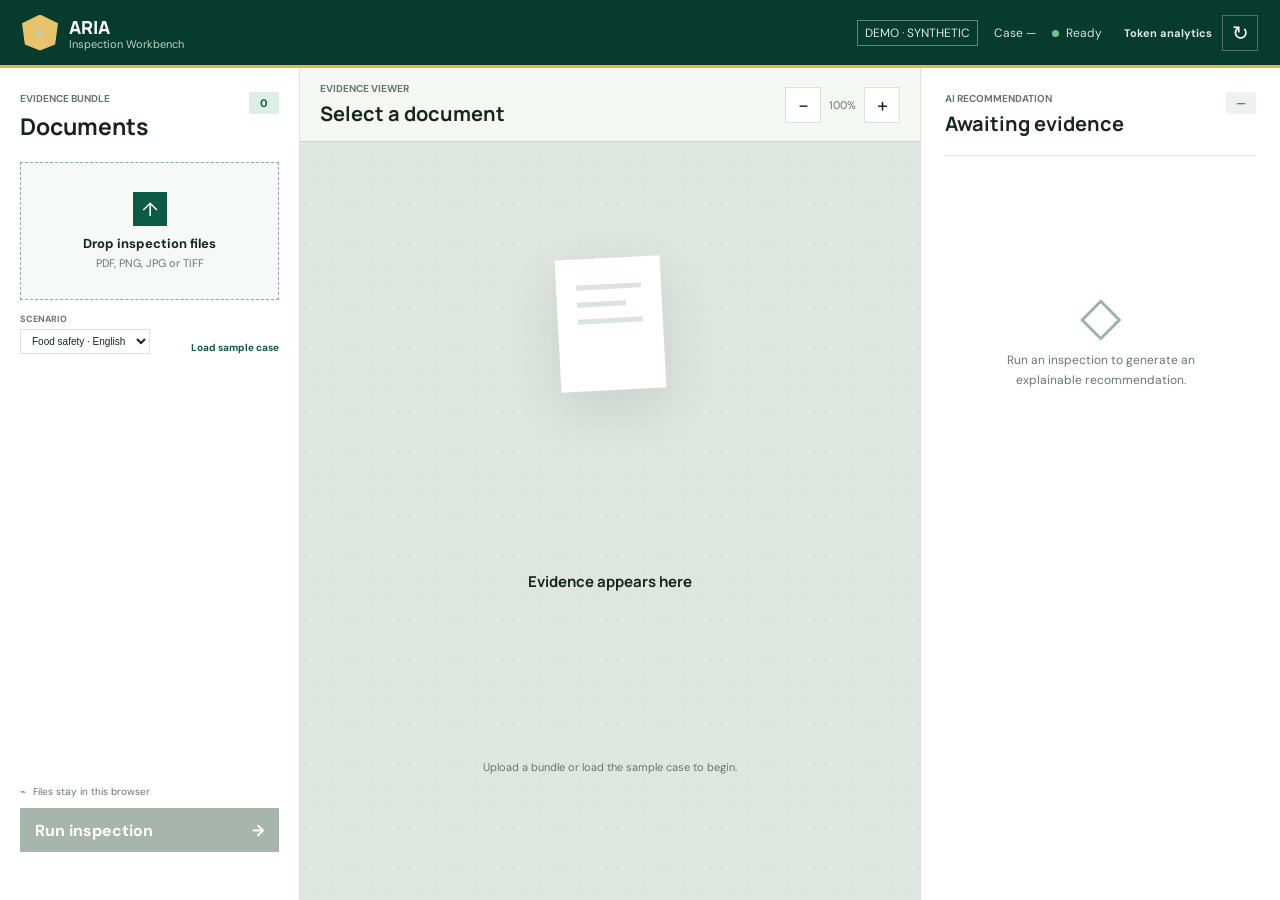
==== reference-implementations/food-inspection/ui/index.html @ 3ea1a649 "Clarify synthetic demo mode" ====
<!doctype html>
<html lang="en">
<head>
  <meta charset="utf-8">
  <meta name="viewport" content="width=device-width, initial-scale=1">
  <meta name="description" content="Interactive ARIA food inspection demonstration">
  <title>ARIA Inspection Workbench</title>
  <link rel="preconnect" href="https://fonts.googleapis.com">
  <link rel="preconnect" href="https://fonts.gstatic.com" crossorigin>
  <link href="https://fonts.googleapis.com/css2?family=DM+Sans:wght@400;500;600;700&amp;family=Manrope:wght@600;700;800&amp;display=swap" rel="stylesheet">
  <link rel="stylesheet" href="styles.css">
</head>
<body>
  <header class="app-header">
    <div class="brand-lockup">
      <span class="brand-mark" aria-hidden="true">A</span>
      <div>
        <strong>ARIA</strong>
        <span>Inspection Workbench</span>
      </div>
    </div>
    <div class="case-meta">
      <span class="environment">DEMO · SYNTHETIC</span>
      <span id="caseId">Case —</span>
      <span id="caseStatus" class="status-dot">Ready</span>
    </div>
    <div class="header-actions">
      <a class="header-link" href="tokens.html">Token analytics</a>
      <button id="resetButton" class="icon-button" type="button" title="Reset case" aria-label="Reset case">↻</button>
    </div>
  </header>

  <main class="workbench">
    <aside class="intake-panel" aria-labelledby="documentsHeading">
      <div class="panel-heading">
        <div>
          <span class="eyebrow">Evidence bundle</span>
          <h1 id="documentsHeading">Documents</h1>
        </div>
        <span id="documentCount" class="count-badge">0</span>
      </div>

      <label id="dropZone" class="drop-zone" for="fileInput">
        <span class="upload-symbol" aria-hidden="true">↑</span>
        <strong>Drop inspection files</strong>
        <span>PDF, PNG, JPG or TIFF</span>
        <input id="fileInput" type="file" accept=".pdf,.png,.jpg,.jpeg,.tif,.tiff" multiple>
      </label>

      <div class="demo-row">
        <label class="scenario-picker" for="scenarioSelect">Scenario
          <select id="scenarioSelect" aria-label="Demo scenario"></select>
        </label>
        <button id="sampleButton" class="text-button" type="button">Load sample case</button>
      </div>

      <div id="documentList" class="document-list" aria-live="polite"></div>

      <div class="intake-footer">
        <div class="privacy-note">
          <span aria-hidden="true">⌁</span>
          <span>Files stay in this browser</span>
        </div>
        <button id="analyzeButton" class="primary-button" type="button" disabled>
          <span>Run inspection</span>
          <span aria-hidden="true">→</span>
        </button>
      </div>
    </aside>

    <section class="document-stage" aria-labelledby="viewerHeading">
      <div class="viewer-toolbar">
        <div>
          <span class="eyebrow">Evidence viewer</span>
          <h2 id="viewerHeading">Select a document</h2>
        </div>
        <div class="viewer-actions" aria-label="Viewer controls">
          <button id="zoomOut" class="icon-button" type="button" title="Zoom out" aria-label="Zoom out">−</button>
          <span id="zoomLabel">100%</span>
          <button id="zoomIn" class="icon-button" type="button" title="Zoom in" aria-label="Zoom in">+</button>
        </div>
      </div>

      <div id="viewer" class="viewer-empty">
        <div class="empty-visual" aria-hidden="true">
          <span></span><span></span><span></span>
        </div>
        <h3>Evidence appears here</h3>
        <p>Upload a bundle or load the sample case to begin.</p>
      </div>

      <div id="processingStrip" class="processing-strip" hidden>
        <div class="processing-copy">
          <span id="processingLabel">Preparing evidence</span>
          <strong id="processingDetail">Validating bundle integrity</strong>
        </div>
        <div class="progress-track"><span id="progressBar"></span></div>
        <span id="progressPercent">0%</span>
      </div>
    </section>

    <aside class="decision-panel" aria-labelledby="recommendationHeading">
      <div class="panel-heading decision-heading">
        <div>
          <span class="eyebrow">AI recommendation</span>
          <h2 id="recommendationHeading">Awaiting evidence</h2>
        </div>
        <span id="riskBadge" class="risk-badge neutral">—</span>
      </div>

      <div id="decisionEmpty" class="decision-empty">
        <div class="decision-glyph" aria-hidden="true">◇</div>
        <p>Run an inspection to generate an explainable recommendation.</p>
      </div>

      <div id="decisionContent" hidden>
        <section class="verdict-block">
          <span class="label">Recommendation</span>
          <div class="verdict-line">
            <span id="verdictIcon" class="verdict-icon" aria-hidden="true">!</span>
            <strong id="verdictText">Hold for review</strong>
          </div>
          <p id="verdictSummary"></p>
        </section>

        <section class="confidence-block">
          <div class="metric-row"><span>Confidence</span><strong id="confidenceValue">—</strong></div>
          <div class="confidence-track"><span id="confidenceBar"></span></div>
        </section>

        <section class="findings-section">
          <div class="section-title">
            <h3>Key findings</h3>
            <span id="findingCount">0</span>
          </div>
          <div id="findingsList" class="findings-list"></div>
        </section>

        <section class="comparisons-section">
          <div class="section-title">
            <h3>Cross-document checks</h3>
            <span id="comparisonCount">0</span>
          </div>
          <div id="comparisonList" class="findings-list"></div>
        </section>

        <section class="trace-section">
          <h3>Decision trace</h3>
          <ol id="traceList" class="trace-list"></ol>
        </section>

        <div class="human-review-note">
          <span aria-hidden="true">◎</span>
          <p><strong>Inspector remains in control.</strong> This recommendation does not finalize the case.</p>
        </div>
      </div>
    </aside>
  </main>

  <script src="config.js"></script>
  <script src="app.js"></script>
</body>
</html>
---- reference-implementations/food-inspection/ui/styles.css ----
:root {
  --ink: #182420;
  --muted: #68756f;
  --line: #dbe2de;
  --surface: #ffffff;
  --canvas: #edf1ee;
  --pine: #0c5b45;
  --pine-dark: #073b2d;
  --mint: #dcefe7;
  --amber: #c78319;
  --amber-soft: #fff1d8;
  --red: #a43d35;
  --red-soft: #f9e5e2;
  --blue: #2f6492;
  --shadow: 0 18px 50px rgba(22, 42, 33, 0.10);
}

* { box-sizing: border-box; }
[hidden] { display: none !important; }
html, body { min-height: 100%; }
body {
  margin: 0;
  color: var(--ink);
  background: var(--canvas);
  font-family: "DM Sans", sans-serif;
  letter-spacing: 0;
}
button, input { font: inherit; }
button { cursor: pointer; }

.app-header {
  height: 68px;
  display: grid; grid-template-columns: 1fr auto auto;
  align-items: center;
  gap: 22px;
  padding: 0 22px;
  color: white;
  background: var(--pine-dark);
  border-bottom: 3px solid #e2b34f;
}
.brand-lockup { display: flex; align-items: center; gap: 11px; }
.brand-mark {
  width: 36px; height: 36px; display: grid; place-items: center;
  color: var(--pine-dark); background: #e7c46c; font: 800 20px/1 "Manrope";
  clip-path: polygon(50% 0, 100% 24%, 92% 83%, 50% 100%, 8% 83%, 0 24%);
}
.brand-lockup div { display: flex; flex-direction: column; line-height: 1.05; }
.brand-lockup strong { font: 800 18px "Manrope"; }
.brand-lockup span { color: #bdd2c9; font-size: 11px; }
.case-meta { display: flex; align-items: center; gap: 16px; color: #d6e2dd; font-size: 12px; }
.environment { padding: 4px 7px; border: 1px solid #638578; color: #dce9e3; }
.status-dot::before { content: ""; display: inline-block; width: 7px; height: 7px; margin-right: 7px; border-radius: 50%; background: #68c495; }
.icon-button {
  width: 36px; height: 36px; border: 1px solid var(--line); background: transparent;
  color: inherit; font-size: 20px; display: grid; place-items: center;
}
.app-header .icon-button { border-color: #4b7465; }
.header-actions { display: flex; align-items: center; gap: 10px; }
.header-link { color: #dce9e3; font-size: 11px; font-weight: 700; text-decoration: none; }
.header-link:hover { color: #e7c46c; }

.workbench {
  height: calc(100vh - 68px);
  display: grid;
  grid-template-columns: minmax(250px, 300px) minmax(360px, 1fr) minmax(300px, 360px);
  overflow: hidden;
}
.intake-panel, .decision-panel { background: var(--surface); overflow-y: auto; }
.intake-panel { display: flex; flex-direction: column; padding: 24px 20px; border-right: 1px solid var(--line); }
.decision-panel { padding: 24px; border-left: 1px solid var(--line); }
.panel-heading { display: flex; justify-content: space-between; align-items: flex-start; margin-bottom: 20px; }
.eyebrow { display: block; margin-bottom: 5px; color: var(--muted); font-size: 10px; font-weight: 700; text-transform: uppercase; }
h1, h2, h3, p { margin-top: 0; }
h1, h2 { margin-bottom: 0; font-family: "Manrope", sans-serif; letter-spacing: 0; }
h1 { font-size: 23px; }
h2 { font-size: 20px; }
h3 { font-size: 13px; }
.count-badge, .risk-badge { min-width: 30px; padding: 4px 8px; text-align: center; font-size: 11px; font-weight: 700; }
.count-badge { color: var(--pine); background: var(--mint); }

.drop-zone {
  min-height: 138px; display: flex; flex-direction: column; align-items: center; justify-content: center;
  border: 1px dashed #91a89e; background: #f6f9f7; transition: 160ms ease;
}
.drop-zone:hover, .drop-zone.dragging { border-color: var(--pine); background: var(--mint); }
.drop-zone input { position: absolute; opacity: 0; pointer-events: none; }
.upload-symbol { width: 34px; height: 34px; display: grid; place-items: center; margin-bottom: 9px; color: white; background: var(--pine); font-size: 19px; }
.drop-zone strong { font-size: 13px; }
.drop-zone span:last-of-type { margin-top: 4px; color: var(--muted); font-size: 11px; }
.demo-row { display: flex; align-items: end; justify-content: space-between; gap: 10px; margin: 13px 0 18px; color: var(--muted); font-size: 10px; }
.scenario-picker { display: grid; gap: 4px; color: var(--muted); font-size: 9px; font-weight: 700; text-transform: uppercase; }
.scenario-picker select { max-width: 142px; padding: 5px 7px; border: 1px solid var(--line); color: var(--ink); background: white; font-size: 10px; text-transform: none; }
.text-button { padding: 0; border: 0; color: var(--pine); background: none; font-weight: 700; }

.document-list { display: flex; flex-direction: column; gap: 8px; flex: 1; }
.document-row {
  display: grid; grid-template-columns: 36px 1fr 24px; align-items: center; gap: 10px;
  min-height: 58px; padding: 8px; border: 1px solid var(--line); background: white; text-align: left;
}
.document-row.active { border-color: var(--pine); box-shadow: inset 3px 0 var(--pine); }
.document-select { display: contents; border: 0; background: none; color: inherit; text-align: left; }
.document-select > span:nth-child(2) { min-width: 0; }
.file-icon { width: 34px; height: 40px; display: grid; place-items: center; color: var(--blue); background: #e8f0f7; font-size: 10px; font-weight: 800; }
.document-row strong, .document-row small { display: block; overflow: hidden; text-overflow: ellipsis; white-space: nowrap; }
.document-row strong { font-size: 11px; }
.document-row small { margin-top: 4px; color: var(--muted); font-size: 9px; }
.remove-file { border: 0; background: none; color: #87938e; font-size: 17px; }
.intake-footer { position: sticky; bottom: -24px; padding: 16px 0 24px; background: white; }
.privacy-note { display: flex; gap: 7px; align-items: center; margin-bottom: 10px; color: var(--muted); font-size: 10px; }
.primary-button {
  width: 100%; min-height: 44px; display: flex; align-items: center; justify-content: space-between;
  padding: 0 15px; border: 0; color: white; background: var(--pine); font-weight: 700;
}
.primary-button:disabled { cursor: not-allowed; background: #a8b5af; }

.document-stage { min-width: 0; display: flex; flex-direction: column; background-color: #dfe5e1; background-image: radial-gradient(#bdc8c2 0.7px, transparent 0.7px); background-size: 13px 13px; }
.viewer-toolbar { min-height: 70px; display: flex; justify-content: space-between; align-items: center; padding: 14px 20px; border-bottom: 1px solid #cbd4cf; background: rgba(247, 249, 247, 0.94); }
.viewer-actions { display: flex; align-items: center; gap: 8px; color: var(--muted); font-size: 11px; }
.viewer-actions .icon-button { background: white; color: var(--ink); }
#viewer { flex: 1; min-height: 0; overflow: auto; display: grid; place-items: center; padding: 34px; }
.viewer-empty { text-align: center; color: var(--muted); }
.viewer-empty h3 { margin: 18px 0 5px; color: var(--ink); font: 700 15px "Manrope"; }
.viewer-empty p { font-size: 11px; }
.empty-visual { width: 105px; height: 132px; padding: 26px 20px; margin: auto; background: white; box-shadow: var(--shadow); transform: rotate(-3deg); }
.empty-visual span { display: block; height: 5px; margin-bottom: 12px; background: #dbe3df; }
.empty-visual span:nth-child(2) { width: 75%; }
.preview-image, .preview-frame, .sample-document { width: min(100%, 720px); min-height: 88%; background: white; box-shadow: var(--shadow); transform-origin: top center; }
.preview-image { height: auto; object-fit: contain; }
.preview-frame { height: 100%; border: 0; }
.sample-document { padding: 54px 62px; color: #28322e; font-family: Georgia, serif; }
.sample-document .doc-top { display: flex; justify-content: space-between; border-bottom: 2px solid #1f5d48; padding-bottom: 18px; margin-bottom: 28px; }
.sample-document .seal { width: 58px; height: 58px; display: grid; place-items: center; border: 3px double #1f5d48; border-radius: 50%; color: #1f5d48; font: 700 11px "DM Sans"; }
.sample-document h3 { font: 700 25px Georgia, serif; margin-bottom: 4px; }
.sample-document p { line-height: 1.65; font-size: 14px; }
.sample-document table { width: 100%; border-collapse: collapse; margin: 30px 0; font-size: 13px; }
.sample-document td { padding: 10px; border: 1px solid #b9c4bf; }
.sample-document td:first-child { width: 42%; color: #66716c; }
.document-stamp { display: inline-block; padding: 8px 16px; border: 2px solid #a34339; color: #a34339; font: 700 13px "DM Sans"; transform: rotate(-4deg); }
.processing-strip { min-height: 82px; display: grid; grid-template-columns: 190px 1fr 42px; align-items: center; gap: 16px; padding: 13px 20px; color: white; background: var(--pine-dark); }
.processing-copy span, .processing-copy strong { display: block; }
.processing-copy span { color: #9fc0b2; font-size: 9px; text-transform: uppercase; }
.processing-copy strong { margin-top: 4px; font-size: 11px; }
.progress-track, .confidence-track { height: 5px; overflow: hidden; background: #315c4e; }
.progress-track span, .confidence-track span { display: block; width: 0; height: 100%; background: #e4bd5b; transition: width 350ms ease; }
#progressPercent { font-size: 11px; text-align: right; }

.decision-heading { padding-bottom: 18px; border-bottom: 1px solid var(--line); }
.risk-badge.neutral { color: var(--muted); background: #edf1ef; }
.risk-badge.medium { color: #8a570c; background: var(--amber-soft); }
.risk-badge.low { color: var(--pine); background: var(--mint); }
.decision-empty { min-height: 330px; display: grid; place-content: center; text-align: center; color: var(--muted); }
.decision-glyph { font-size: 54px; color: #9db0a7; }
.decision-empty p { max-width: 220px; font-size: 12px; line-height: 1.6; }
.label { color: var(--muted); font-size: 9px; font-weight: 700; text-transform: uppercase; }
.verdict-block { padding: 2px 0 19px; border-bottom: 1px solid var(--line); }
.verdict-line { display: flex; gap: 10px; align-items: center; margin: 9px 0; }
.verdict-line strong { font: 800 20px "Manrope"; }
.verdict-icon { width: 29px; height: 29px; display: grid; place-items: center; color: #89560b; background: var(--amber-soft); font-weight: 800; }
.verdict-block p { margin-bottom: 0; color: #53615b; font-size: 11px; line-height: 1.55; }
.confidence-block { padding: 16px 0; border-bottom: 1px solid var(--line); }
.metric-row { display: flex; justify-content: space-between; margin-bottom: 8px; font-size: 11px; }
.confidence-track { background: #e4e9e6; }
.confidence-track span { background: var(--pine); }
.findings-section, .trace-section { padding-top: 18px; }
.section-title { display: flex; justify-content: space-between; }
.section-title span { color: var(--muted); font-size: 10px; }
.findings-list { display: flex; flex-direction: column; gap: 8px; }
.finding { padding: 11px; border-left: 3px solid var(--amber); background: #fbf7ef; }
.finding.pass { border-color: var(--pine); background: #f0f7f3; }
.finding strong { display: block; font-size: 11px; }
.finding p { margin: 5px 0 0; color: var(--muted); font-size: 10px; line-height: 1.45; }
.trace-list { margin: 0; padding: 0; list-style: none; }
.trace-list li { position: relative; padding: 0 0 14px 20px; color: var(--muted); font-size: 10px; }
.trace-list li::before { content: ""; position: absolute; left: 2px; top: 3px; width: 7px; height: 7px; border-radius: 50%; background: var(--pine); }
.trace-list li:not(:last-child)::after { content: ""; position: absolute; left: 5px; top: 12px; width: 1px; height: 18px; background: #cbd6d1; }
.human-review-note { display: flex; gap: 10px; margin-top: 18px; padding: 12px; color: #6b581c; background: #fff7dc; }
.human-review-note p { margin: 0; font-size: 10px; line-height: 1.45; }

@media (max-width: 900px) {
  .workbench { grid-template-columns: 270px 1fr; overflow-y: auto; }
  .decision-panel { grid-column: 1 / -1; border-left: 0; border-top: 1px solid var(--line); }
  .document-stage { min-height: 720px; }
}
@media (max-width: 700px) {
  .app-header { grid-template-columns: 1fr auto; padding: 0 14px; }
  .case-meta { display: none; }
  .header-link { display: none; }
  .workbench { height: auto; display: block; overflow: visible; }
  .intake-panel, .decision-panel { overflow: visible; border: 0; }
  .document-stage { min-height: 620px; }
  .viewer-toolbar { padding: 14px; }
  #viewer { padding: 18px; }
  .sample-document { padding: 34px 25px; }
  .processing-strip { grid-template-columns: 1fr 45px; }
  .processing-copy { grid-column: 1 / -1; }
}
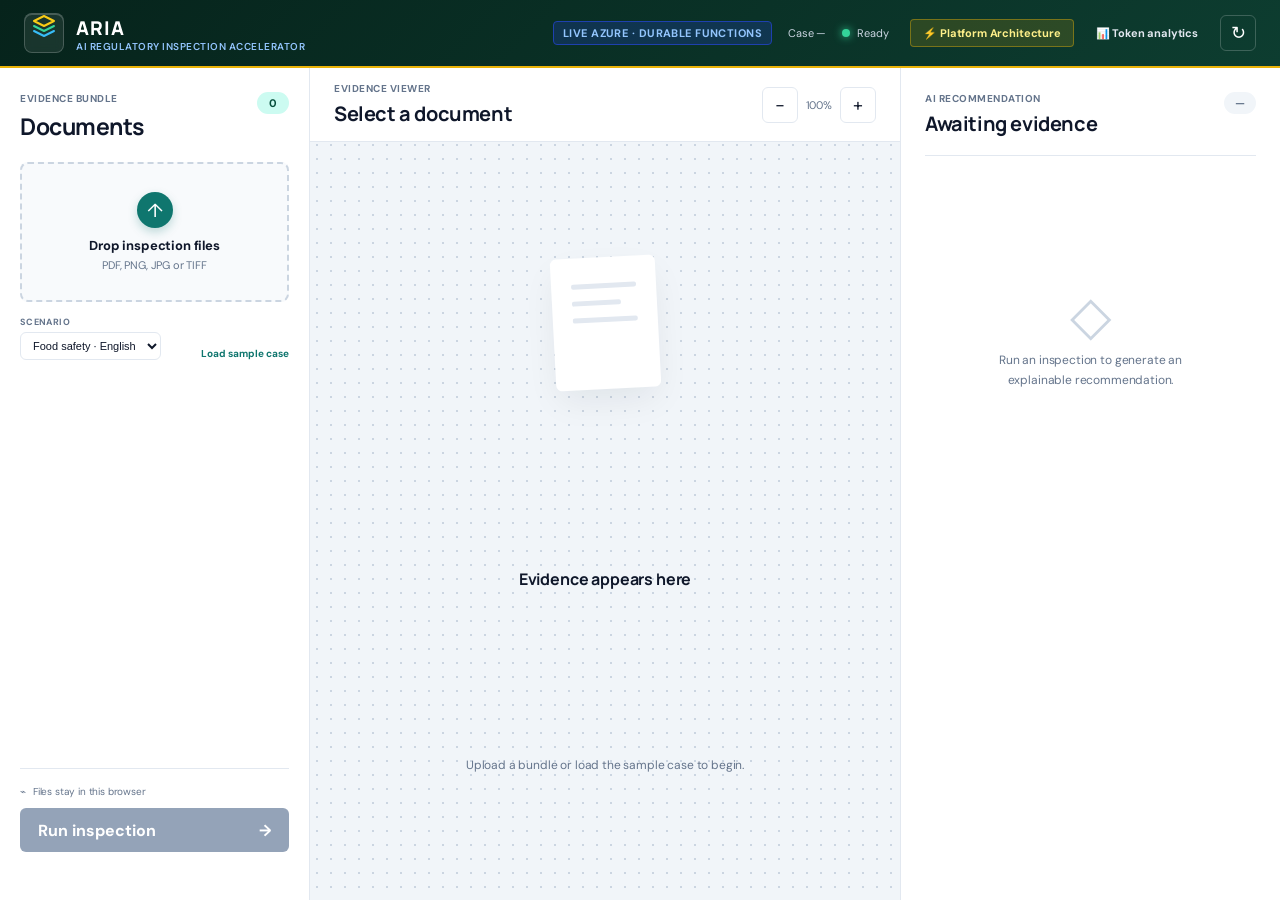
==== commit 2fd8d35a: "Add Cosmos DB token telemetry persistence, token metrics KPI, efficiency proof banner, and Azure Ope" ====
--- a/reference-implementations/food-inspection/ui/index.html
+++ b/reference-implementations/food-inspection/ui/index.html
@@ -13,19 +13,26 @@
 <body>
   <header class="app-header">
     <div class="brand-lockup">
-      <span class="brand-mark" aria-hidden="true">A</span>
+      <div class="brand-logo-badge" aria-hidden="true">
+        <svg width="24" height="24" viewBox="0 0 24 24" fill="none" xmlns="http://www.w3.org/2000/svg">
+          <path d="M12 2L2 7L12 12L22 7L12 2Z" stroke="#Facc15" stroke-width="2" stroke-linecap="round" stroke-linejoin="round"/>
+          <path d="M2 17L12 22L22 17" stroke="#38bdf8" stroke-width="2" stroke-linecap="round" stroke-linejoin="round"/>
+          <path d="M2 12L12 17L22 12" stroke="#34d399" stroke-width="2" stroke-linecap="round" stroke-linejoin="round"/>
+        </svg>
+      </div>
       <div>
         <strong>ARIA</strong>
-        <span>Inspection Workbench</span>
+        <span>AI Regulatory Inspection Accelerator</span>
       </div>
     </div>
     <div class="case-meta">
-      <span class="environment">DEMO · SYNTHETIC</span>
+      <span class="environment">LIVE AZURE · DURABLE FUNCTIONS</span>
       <span id="caseId">Case —</span>
       <span id="caseStatus" class="status-dot">Ready</span>
     </div>
     <div class="header-actions">
-      <a class="header-link" href="tokens.html">Token analytics</a>
+      <a class="header-link differentiator-btn" href="#differentiatorsModal" id="differentiatorTrigger">⚡ Platform Architecture</a>
+      <a class="header-link" href="tokens.html">📊 Token analytics</a>
       <button id="resetButton" class="icon-button" type="button" title="Reset case" aria-label="Reset case">↻</button>
     </div>
   </header>
@@ -157,6 +164,45 @@
     </aside>
   </main>
 
+  <!-- ARIA Differentiator Modal -->
+  <div id="differentiatorsModal" class="modal-backdrop" hidden>
+    <div class="modal-content diff-modal-content">
+      <div class="modal-header">
+        <div>
+          <span class="eyebrow">Enterprise Distinction</span>
+          <h2>Why ARIA Goes Beyond Conventional Document Checkers</h2>
+        </div>
+        <button id="diffModalCloseBtn" type="button" class="modal-close">&times;</button>
+      </div>
+      <div class="modal-body diff-modal-body">
+        <p class="diff-tagline">Conventional agentic doc checkers run unconstrained prompt chains that hallucinate risk decisions. ARIA introduces <strong>4 Core Enterprise Architectural Pillars</strong>:</p>
+        
+        <div class="diff-grid">
+          <div class="diff-card">
+            <div class="diff-card-icon">🛡️</div>
+            <h3>1. Probabilistic vs Deterministic Boundary</h3>
+            <p>LLMs are used <strong>only</strong> for structured field extraction (`aria-text-mini`). Risk scoring and regulatory policy decisions are <strong>100% deterministic code rules</strong> with zero hallucination risk.</p>
+          </div>
+          <div class="diff-card">
+            <div class="diff-card-icon">⚡</div>
+            <h3>2. Enterprise Tokenomics Governance</h3>
+            <p>Built on production AI Tokenomics principles: hybrid mini-tier routing ($0.15/1M vs $2.50/1M), prefix prompt caching (50% input discount), and TTFT optimization cut unit cost to ~$0.0003/decision.</p>
+          </div>
+          <div class="diff-card">
+            <div class="diff-card-icon">🔬</div>
+            <h3>3. N-Way Cross-Document Integrity Engine</h3>
+            <p>Performs cross-document field alignment, unit normalization (`12,400 kg` = `12400 kg`), country alias resolution, and authority validation across multi-file evidence bundles.</p>
+          </div>
+          <div class="diff-card">
+            <div class="diff-card-icon">📜</div>
+            <h3>4. Immutable Auditability & Human Control</h3>
+            <p>Every decision step is recorded as an immutable execution event in Azure Durable Functions and Cosmos DB. Reviewers retain 100% override control with reason logging.</p>
+          </div>
+        </div>
+      </div>
+    </div>
+  </div>
+
   <script src="config.js"></script>
   <script src="app.js"></script>
 </body>
--- a/reference-implementations/food-inspection/ui/styles.css
+++ b/reference-implementations/food-inspection/ui/styles.css
@@ -1,18 +1,19 @@
 :root {
-  --ink: #182420;
-  --muted: #68756f;
-  --line: #dbe2de;
+  --ink: #0f172a;
+  --muted: #64748b;
+  --line: #e2e8f0;
   --surface: #ffffff;
-  --canvas: #edf1ee;
-  --pine: #0c5b45;
-  --pine-dark: #073b2d;
-  --mint: #dcefe7;
-  --amber: #c78319;
-  --amber-soft: #fff1d8;
-  --red: #a43d35;
-  --red-soft: #f9e5e2;
-  --blue: #2f6492;
-  --shadow: 0 18px 50px rgba(22, 42, 33, 0.10);
+  --canvas: #f8fafc;
+  --pine: #0f766e;
+  --pine-dark: #064e3b;
+  --header-bg: linear-gradient(135deg, #06231b 0%, #0d3d30 100%);
+  --mint: #ccfbf1;
+  --amber: #d97706;
+  --amber-soft: #fef3c7;
+  --red: #dc2626;
+  --red-soft: #fee2e2;
+  --blue: #0284c7;
+  --shadow: 0 14px 35px -5px rgba(15, 23, 42, 0.08);
 }
 
 * { box-sizing: border-box; }
@@ -23,7 +24,7 @@
   color: var(--ink);
   background: var(--canvas);
   font-family: "DM Sans", sans-serif;
-  letter-spacing: 0;
+  letter-spacing: -0.01em;
 }
 button, input { font: inherit; }
 button { cursor: pointer; }
@@ -33,153 +34,185 @@
   display: grid; grid-template-columns: 1fr auto auto;
   align-items: center;
   gap: 22px;
-  padding: 0 22px;
+  padding: 0 24px;
   color: white;
-  background: var(--pine-dark);
-  border-bottom: 3px solid #e2b34f;
-}
-.brand-lockup { display: flex; align-items: center; gap: 11px; }
-.brand-mark {
-  width: 36px; height: 36px; display: grid; place-items: center;
-  color: var(--pine-dark); background: #e7c46c; font: 800 20px/1 "Manrope";
-  clip-path: polygon(50% 0, 100% 24%, 92% 83%, 50% 100%, 8% 83%, 0 24%);
-}
-.brand-lockup div { display: flex; flex-direction: column; line-height: 1.05; }
-.brand-lockup strong { font: 800 18px "Manrope"; }
-.brand-lockup span { color: #bdd2c9; font-size: 11px; }
-.case-meta { display: flex; align-items: center; gap: 16px; color: #d6e2dd; font-size: 12px; }
-.environment { padding: 4px 7px; border: 1px solid #638578; color: #dce9e3; }
-.status-dot::before { content: ""; display: inline-block; width: 7px; height: 7px; margin-right: 7px; border-radius: 50%; background: #68c495; }
+  background: var(--header-bg);
+  border-bottom: 2px solid #eab308;
+  box-shadow: 0 4px 20px rgba(6, 35, 27, 0.2);
+}
+.brand-lockup { display: flex; align-items: center; gap: 12px; }
+.brand-logo-badge {
+  width: 40px; height: 40px; display: grid; place-items: center;
+  background: rgba(255, 255, 255, 0.08);
+  border: 1px solid rgba(255, 255, 255, 0.2);
+  border-radius: 8px;
+  backdrop-filter: blur(4px);
+  box-shadow: inset 0 1px 0 rgba(255, 255, 255, 0.2);
+}
+.brand-lockup div { display: flex; flex-direction: column; line-height: 1.1; }
+.brand-lockup strong { font: 800 19px "Manrope"; letter-spacing: 0.05em; color: #ffffff; }
+.brand-lockup span { color: #93c5fd; font-size: 10px; font-weight: 600; text-transform: uppercase; letter-spacing: 0.05em; }
+.case-meta { display: flex; align-items: center; gap: 16px; color: #cbd5e1; font-size: 11px; }
+.environment { padding: 4px 9px; border: 1px solid #1e40af; background: rgba(30, 64, 175, 0.3); color: #93c5fd; border-radius: 4px; font-weight: 700; letter-spacing: 0.04em; }
+.status-dot::before { content: ""; display: inline-block; width: 8px; height: 8px; margin-right: 7px; border-radius: 50%; background: #34d399; box-shadow: 0 0 8px #34d399; }
 .icon-button {
   width: 36px; height: 36px; border: 1px solid var(--line); background: transparent;
-  color: inherit; font-size: 20px; display: grid; place-items: center;
-}
-.app-header .icon-button { border-color: #4b7465; }
+  color: inherit; font-size: 18px; display: grid; place-items: center; border-radius: 6px;
+  transition: all 0.15s ease;
+}
+.app-header .icon-button { border-color: rgba(255, 255, 255, 0.2); }
+.app-header .icon-button:hover { background: rgba(255, 255, 255, 0.1); border-color: rgba(255, 255, 255, 0.4); }
 .header-actions { display: flex; align-items: center; gap: 10px; }
-.header-link { color: #dce9e3; font-size: 11px; font-weight: 700; text-decoration: none; }
-.header-link:hover { color: #e7c46c; }
+.header-link { color: #e2e8f0; font-size: 11px; font-weight: 700; text-decoration: none; padding: 6px 12px; border-radius: 4px; transition: all 0.15s ease; }
+.header-link:hover { background: rgba(255, 255, 255, 0.1); color: #fef08a; }
+.differentiator-btn { background: rgba(234, 179, 8, 0.15); border: 1px solid rgba(234, 179, 8, 0.4); color: #fef08a; }
+.differentiator-btn:hover { background: rgba(234, 179, 8, 0.3); color: #ffffff; }
+
+/* ARIA Differentiator Modal */
+.modal-backdrop { position: fixed; inset: 0; z-index: 9999; background: rgba(15, 23, 42, 0.7); backdrop-filter: blur(4px); display: grid; place-items: center; padding: 20px; }
+.diff-modal-content { width: min(840px, 95vw); background: white; border-radius: 12px; box-shadow: 0 25px 60px rgba(0,0,0,0.3); overflow: hidden; border: 1px solid var(--line); }
+.modal-header { padding: 18px 24px; background: linear-gradient(135deg, #06231b 0%, #0d3d30 100%); color: white; display: flex; justify-content: space-between; align-items: center; }
+.modal-header h2 { font: 800 20px "Manrope"; margin: 0; color: white; }
+.modal-header .eyebrow { color: #94a3b8; }
+.modal-close { background: transparent; border: none; color: white; font-size: 26px; cursor: pointer; opacity: 0.8; }
+.modal-close:hover { opacity: 1; }
+.diff-modal-body { padding: 24px; }
+.diff-tagline { font-size: 13px; color: var(--muted); margin-bottom: 20px; line-height: 1.6; }
+.diff-grid { display: grid; grid-template-columns: 1fr 1fr; gap: 16px; }
+.diff-card { padding: 18px; border: 1fr solid #e2e8f0; border-radius: 8px; background: #f8fafc; border-left: 4px solid var(--pine); transition: transform 0.15s ease; }
+.diff-card:hover { transform: translateY(-2px); }
+.diff-card-icon { font-size: 24px; margin-bottom: 8px; }
+.diff-card h3 { font: 700 14px "Manrope"; color: var(--ink); margin: 0 0 6px; }
+.diff-card p { font-size: 11px; color: var(--muted); line-height: 1.5; margin: 0; }
 
 .workbench {
   height: calc(100vh - 68px);
   display: grid;
-  grid-template-columns: minmax(250px, 300px) minmax(360px, 1fr) minmax(300px, 360px);
+  grid-template-columns: minmax(260px, 310px) minmax(360px, 1fr) minmax(320px, 380px);
   overflow: hidden;
 }
 .intake-panel, .decision-panel { background: var(--surface); overflow-y: auto; }
 .intake-panel { display: flex; flex-direction: column; padding: 24px 20px; border-right: 1px solid var(--line); }
 .decision-panel { padding: 24px; border-left: 1px solid var(--line); }
 .panel-heading { display: flex; justify-content: space-between; align-items: flex-start; margin-bottom: 20px; }
-.eyebrow { display: block; margin-bottom: 5px; color: var(--muted); font-size: 10px; font-weight: 700; text-transform: uppercase; }
+.eyebrow { display: block; margin-bottom: 5px; color: var(--muted); font-size: 10px; font-weight: 700; text-transform: uppercase; letter-spacing: 0.05em; }
 h1, h2, h3, p { margin-top: 0; }
-h1, h2 { margin-bottom: 0; font-family: "Manrope", sans-serif; letter-spacing: 0; }
+h1, h2 { margin-bottom: 0; font-family: "Manrope", sans-serif; letter-spacing: -0.02em; }
 h1 { font-size: 23px; }
 h2 { font-size: 20px; }
 h3 { font-size: 13px; }
-.count-badge, .risk-badge { min-width: 30px; padding: 4px 8px; text-align: center; font-size: 11px; font-weight: 700; }
-.count-badge { color: var(--pine); background: var(--mint); }
+.count-badge, .risk-badge { min-width: 32px; padding: 4px 10px; text-align: center; font-size: 11px; font-weight: 700; border-radius: 12px; }
+.count-badge { color: var(--pine-dark); background: var(--mint); }
 
 .drop-zone {
-  min-height: 138px; display: flex; flex-direction: column; align-items: center; justify-content: center;
-  border: 1px dashed #91a89e; background: #f6f9f7; transition: 160ms ease;
-}
-.drop-zone:hover, .drop-zone.dragging { border-color: var(--pine); background: var(--mint); }
+  min-height: 140px; display: flex; flex-direction: column; align-items: center; justify-content: center;
+  border: 2px dashed #cbd5e1; background: #f8fafc; border-radius: 8px; transition: all 160ms ease;
+}
+.drop-zone:hover, .drop-zone.dragging { border-color: var(--pine); background: #f0fdf4; }
 .drop-zone input { position: absolute; opacity: 0; pointer-events: none; }
-.upload-symbol { width: 34px; height: 34px; display: grid; place-items: center; margin-bottom: 9px; color: white; background: var(--pine); font-size: 19px; }
-.drop-zone strong { font-size: 13px; }
+.upload-symbol { width: 36px; height: 36px; display: grid; place-items: center; margin-bottom: 9px; color: white; background: var(--pine); font-size: 19px; border-radius: 50%; box-shadow: 0 4px 10px rgba(15, 118, 110, 0.25); }
+.drop-zone strong { font-size: 13px; color: var(--ink); }
 .drop-zone span:last-of-type { margin-top: 4px; color: var(--muted); font-size: 11px; }
-.demo-row { display: flex; align-items: end; justify-content: space-between; gap: 10px; margin: 13px 0 18px; color: var(--muted); font-size: 10px; }
-.scenario-picker { display: grid; gap: 4px; color: var(--muted); font-size: 9px; font-weight: 700; text-transform: uppercase; }
-.scenario-picker select { max-width: 142px; padding: 5px 7px; border: 1px solid var(--line); color: var(--ink); background: white; font-size: 10px; text-transform: none; }
+.demo-row { display: flex; align-items: end; justify-content: space-between; gap: 10px; margin: 14px 0 18px; color: var(--muted); font-size: 10px; }
+.scenario-picker { display: grid; gap: 4px; color: var(--muted); font-size: 9px; font-weight: 700; text-transform: uppercase; letter-spacing: 0.04em; }
+.scenario-picker select { max-width: 148px; padding: 6px 8px; border: 1px solid var(--line); border-radius: 6px; color: var(--ink); background: white; font-size: 11px; text-transform: none; }
 .text-button { padding: 0; border: 0; color: var(--pine); background: none; font-weight: 700; }
+.text-button:hover { text-decoration: underline; }
 
 .document-list { display: flex; flex-direction: column; gap: 8px; flex: 1; }
 .document-row {
   display: grid; grid-template-columns: 36px 1fr 24px; align-items: center; gap: 10px;
-  min-height: 58px; padding: 8px; border: 1px solid var(--line); background: white; text-align: left;
-}
-.document-row.active { border-color: var(--pine); box-shadow: inset 3px 0 var(--pine); }
+  min-height: 58px; padding: 8px; border: 1px solid var(--line); border-radius: 6px; background: white; text-align: left;
+  transition: all 0.15s ease;
+}
+.document-row:hover { border-color: #cbd5e1; box-shadow: 0 2px 8px rgba(0,0,0,0.04); }
+.document-row.active { border-color: var(--pine); background: #f0fdf4; box-shadow: inset 4px 0 var(--pine); }
 .document-select { display: contents; border: 0; background: none; color: inherit; text-align: left; }
 .document-select > span:nth-child(2) { min-width: 0; }
-.file-icon { width: 34px; height: 40px; display: grid; place-items: center; color: var(--blue); background: #e8f0f7; font-size: 10px; font-weight: 800; }
+.file-icon { width: 34px; height: 40px; display: grid; place-items: center; color: var(--blue); background: #e0f2fe; border-radius: 4px; font-size: 10px; font-weight: 800; }
 .document-row strong, .document-row small { display: block; overflow: hidden; text-overflow: ellipsis; white-space: nowrap; }
-.document-row strong { font-size: 11px; }
+.document-row strong { font-size: 11px; color: var(--ink); }
 .document-row small { margin-top: 4px; color: var(--muted); font-size: 9px; }
-.remove-file { border: 0; background: none; color: #87938e; font-size: 17px; }
-.intake-footer { position: sticky; bottom: -24px; padding: 16px 0 24px; background: white; }
+.remove-file { border: 0; background: none; color: #94a3b8; font-size: 17px; border-radius: 4px; }
+.remove-file:hover { color: var(--red); background: #fee2e2; }
+.intake-footer { position: sticky; bottom: -24px; padding: 16px 0 24px; background: white; border-top: 1px solid var(--line); }
 .privacy-note { display: flex; gap: 7px; align-items: center; margin-bottom: 10px; color: var(--muted); font-size: 10px; }
 .primary-button {
   width: 100%; min-height: 44px; display: flex; align-items: center; justify-content: space-between;
-  padding: 0 15px; border: 0; color: white; background: var(--pine); font-weight: 700;
-}
-.primary-button:disabled { cursor: not-allowed; background: #a8b5af; }
-
-.document-stage { min-width: 0; display: flex; flex-direction: column; background-color: #dfe5e1; background-image: radial-gradient(#bdc8c2 0.7px, transparent 0.7px); background-size: 13px 13px; }
-.viewer-toolbar { min-height: 70px; display: flex; justify-content: space-between; align-items: center; padding: 14px 20px; border-bottom: 1px solid #cbd4cf; background: rgba(247, 249, 247, 0.94); }
+  padding: 0 18px; border: 0; border-radius: 6px; color: white; background: linear-gradient(135deg, #0f766e 0%, #047857 100%); font-weight: 700;
+  box-shadow: 0 4px 12px rgba(15, 118, 110, 0.2); transition: all 0.15s ease;
+}
+.primary-button:not(:disabled):hover { transform: translateY(-1px); box-shadow: 0 6px 16px rgba(15, 118, 110, 0.3); }
+.primary-button:disabled { cursor: not-allowed; background: #94a3b8; box-shadow: none; }
+
+.document-stage { min-width: 0; display: flex; flex-direction: column; background-color: #f1f5f9; background-image: radial-gradient(#cbd5e1 0.8px, transparent 0.8px); background-size: 14px 14px; }
+.viewer-toolbar { min-height: 70px; display: flex; justify-content: space-between; align-items: center; padding: 14px 24px; border-bottom: 1px solid var(--line); background: rgba(255, 255, 255, 0.95); backdrop-filter: blur(4px); }
 .viewer-actions { display: flex; align-items: center; gap: 8px; color: var(--muted); font-size: 11px; }
-.viewer-actions .icon-button { background: white; color: var(--ink); }
+.viewer-actions .icon-button { background: white; color: var(--ink); border-color: var(--line); }
 #viewer { flex: 1; min-height: 0; overflow: auto; display: grid; place-items: center; padding: 34px; }
 .viewer-empty { text-align: center; color: var(--muted); }
-.viewer-empty h3 { margin: 18px 0 5px; color: var(--ink); font: 700 15px "Manrope"; }
-.viewer-empty p { font-size: 11px; }
-.empty-visual { width: 105px; height: 132px; padding: 26px 20px; margin: auto; background: white; box-shadow: var(--shadow); transform: rotate(-3deg); }
-.empty-visual span { display: block; height: 5px; margin-bottom: 12px; background: #dbe3df; }
+.viewer-empty h3 { margin: 18px 0 5px; color: var(--ink); font: 700 16px "Manrope"; }
+.viewer-empty p { font-size: 12px; }
+.empty-visual { width: 105px; height: 132px; padding: 26px 20px; margin: auto; background: white; border-radius: 6px; box-shadow: var(--shadow); transform: rotate(-3deg); }
+.empty-visual span { display: block; height: 5px; margin-bottom: 12px; background: #e2e8f0; border-radius: 2px; }
 .empty-visual span:nth-child(2) { width: 75%; }
-.preview-image, .preview-frame, .sample-document { width: min(100%, 720px); min-height: 88%; background: white; box-shadow: var(--shadow); transform-origin: top center; }
+.preview-image, .preview-frame, .sample-document { width: min(100%, 740px); min-height: 88%; background: white; border-radius: 8px; box-shadow: var(--shadow); transform-origin: top center; }
 .preview-image { height: auto; object-fit: contain; }
 .preview-frame { height: 100%; border: 0; }
-.sample-document { padding: 54px 62px; color: #28322e; font-family: Georgia, serif; }
-.sample-document .doc-top { display: flex; justify-content: space-between; border-bottom: 2px solid #1f5d48; padding-bottom: 18px; margin-bottom: 28px; }
-.sample-document .seal { width: 58px; height: 58px; display: grid; place-items: center; border: 3px double #1f5d48; border-radius: 50%; color: #1f5d48; font: 700 11px "DM Sans"; }
+.sample-document { padding: 54px 62px; color: #1e293b; font-family: Georgia, serif; }
+.sample-document .doc-top { display: flex; justify-content: space-between; border-bottom: 2px solid #0f766e; padding-bottom: 18px; margin-bottom: 28px; }
+.sample-document .seal { width: 60px; height: 60px; display: grid; place-items: center; border: 3px double #0f766e; border-radius: 50%; color: #0f766e; font: 700 11px "DM Sans"; }
 .sample-document h3 { font: 700 25px Georgia, serif; margin-bottom: 4px; }
 .sample-document p { line-height: 1.65; font-size: 14px; }
 .sample-document table { width: 100%; border-collapse: collapse; margin: 30px 0; font-size: 13px; }
-.sample-document td { padding: 10px; border: 1px solid #b9c4bf; }
-.sample-document td:first-child { width: 42%; color: #66716c; }
-.document-stamp { display: inline-block; padding: 8px 16px; border: 2px solid #a34339; color: #a34339; font: 700 13px "DM Sans"; transform: rotate(-4deg); }
-.processing-strip { min-height: 82px; display: grid; grid-template-columns: 190px 1fr 42px; align-items: center; gap: 16px; padding: 13px 20px; color: white; background: var(--pine-dark); }
+.sample-document td { padding: 10px; border: 1px solid #cbd5e1; }
+.sample-document td:first-child { width: 42%; color: #64748b; }
+.document-stamp { display: inline-block; padding: 8px 16px; border: 2px solid #dc2626; color: #dc2626; font: 700 13px "DM Sans"; transform: rotate(-4deg); }
+.processing-strip { min-height: 84px; display: grid; grid-template-columns: 190px 1fr 42px; align-items: center; gap: 16px; padding: 14px 24px; color: white; background: linear-gradient(135deg, #06231b 0%, #0d3d30 100%); border-top: 1px solid rgba(255,255,255,0.1); }
 .processing-copy span, .processing-copy strong { display: block; }
-.processing-copy span { color: #9fc0b2; font-size: 9px; text-transform: uppercase; }
-.processing-copy strong { margin-top: 4px; font-size: 11px; }
-.progress-track, .confidence-track { height: 5px; overflow: hidden; background: #315c4e; }
-.progress-track span, .confidence-track span { display: block; width: 0; height: 100%; background: #e4bd5b; transition: width 350ms ease; }
-#progressPercent { font-size: 11px; text-align: right; }
+.processing-copy span { color: #94a3b8; font-size: 9px; text-transform: uppercase; letter-spacing: 0.05em; }
+.processing-copy strong { margin-top: 4px; font-size: 12px; color: #ffffff; }
+.progress-track, .confidence-track { height: 6px; overflow: hidden; background: rgba(255, 255, 255, 0.15); border-radius: 3px; }
+.progress-track span, .confidence-track span { display: block; width: 0; height: 100%; background: #facc15; transition: width 350ms ease; border-radius: 3px; }
+#progressPercent { font-size: 11px; font-weight: 700; color: #facc15; text-align: right; }
 
 .decision-heading { padding-bottom: 18px; border-bottom: 1px solid var(--line); }
-.risk-badge.neutral { color: var(--muted); background: #edf1ef; }
-.risk-badge.medium { color: #8a570c; background: var(--amber-soft); }
-.risk-badge.low { color: var(--pine); background: var(--mint); }
+.risk-badge.neutral { color: var(--muted); background: #f1f5f9; }
+.risk-badge.medium { color: #92400e; background: var(--amber-soft); border: 1px solid #fde68a; }
+.risk-badge.low { color: #065f46; background: var(--mint); border: 1px solid #99f6e4; }
 .decision-empty { min-height: 330px; display: grid; place-content: center; text-align: center; color: var(--muted); }
-.decision-glyph { font-size: 54px; color: #9db0a7; }
+.decision-glyph { font-size: 54px; color: #cbd5e1; }
 .decision-empty p { max-width: 220px; font-size: 12px; line-height: 1.6; }
-.label { color: var(--muted); font-size: 9px; font-weight: 700; text-transform: uppercase; }
-.verdict-block { padding: 2px 0 19px; border-bottom: 1px solid var(--line); }
+.label { color: var(--muted); font-size: 9px; font-weight: 700; text-transform: uppercase; letter-spacing: 0.05em; }
+.verdict-block { padding: 4px 0 19px; border-bottom: 1px solid var(--line); }
 .verdict-line { display: flex; gap: 10px; align-items: center; margin: 9px 0; }
-.verdict-line strong { font: 800 20px "Manrope"; }
-.verdict-icon { width: 29px; height: 29px; display: grid; place-items: center; color: #89560b; background: var(--amber-soft); font-weight: 800; }
-.verdict-block p { margin-bottom: 0; color: #53615b; font-size: 11px; line-height: 1.55; }
+.verdict-line strong { font: 800 21px "Manrope"; color: var(--ink); }
+.verdict-icon { width: 30px; height: 30px; display: grid; place-items: center; color: #92400e; background: var(--amber-soft); border-radius: 6px; font-weight: 800; }
+.verdict-block p { margin-bottom: 0; color: #475569; font-size: 11px; line-height: 1.55; }
 .confidence-block { padding: 16px 0; border-bottom: 1px solid var(--line); }
 .metric-row { display: flex; justify-content: space-between; margin-bottom: 8px; font-size: 11px; }
-.confidence-track { background: #e4e9e6; }
+.confidence-track { background: #e2e8f0; }
 .confidence-track span { background: var(--pine); }
 .findings-section, .trace-section { padding-top: 18px; }
-.section-title { display: flex; justify-content: space-between; }
-.section-title span { color: var(--muted); font-size: 10px; }
+.section-title { display: flex; justify-content: space-between; margin-bottom: 10px; }
+.section-title span { color: var(--muted); font-size: 10px; font-weight: 700; }
 .findings-list { display: flex; flex-direction: column; gap: 8px; }
-.finding { padding: 11px; border-left: 3px solid var(--amber); background: #fbf7ef; }
-.finding.pass { border-color: var(--pine); background: #f0f7f3; }
-.finding strong { display: block; font-size: 11px; }
+.finding { padding: 12px; border-left: 4px solid var(--amber); background: #fffbe6; border-radius: 4px; border: 1px solid #fef08a; border-left-width: 4px; }
+.finding.pass { border-color: #99f6e4; border-left-color: var(--pine); background: #f0fdf4; }
+.finding strong { display: block; font-size: 11px; color: var(--ink); }
 .finding p { margin: 5px 0 0; color: var(--muted); font-size: 10px; line-height: 1.45; }
 .trace-list { margin: 0; padding: 0; list-style: none; }
 .trace-list li { position: relative; padding: 0 0 14px 20px; color: var(--muted); font-size: 10px; }
 .trace-list li::before { content: ""; position: absolute; left: 2px; top: 3px; width: 7px; height: 7px; border-radius: 50%; background: var(--pine); }
-.trace-list li:not(:last-child)::after { content: ""; position: absolute; left: 5px; top: 12px; width: 1px; height: 18px; background: #cbd6d1; }
-.human-review-note { display: flex; gap: 10px; margin-top: 18px; padding: 12px; color: #6b581c; background: #fff7dc; }
+.trace-list li:not(:last-child)::after { content: ""; position: absolute; left: 5px; top: 12px; width: 1px; height: 18px; background: #cbd5e1; }
+.human-review-note { display: flex; gap: 10px; margin-top: 18px; padding: 12px; color: #854d0e; background: #fef9c3; border-radius: 6px; border: 1px solid #fef08a; }
 .human-review-note p { margin: 0; font-size: 10px; line-height: 1.45; }
 
 @media (max-width: 900px) {
   .workbench { grid-template-columns: 270px 1fr; overflow-y: auto; }
   .decision-panel { grid-column: 1 / -1; border-left: 0; border-top: 1px solid var(--line); }
   .document-stage { min-height: 720px; }
+  .diff-grid { grid-template-columns: 1fr; }
 }
 @media (max-width: 700px) {
   .app-header { grid-template-columns: 1fr auto; padding: 0 14px; }
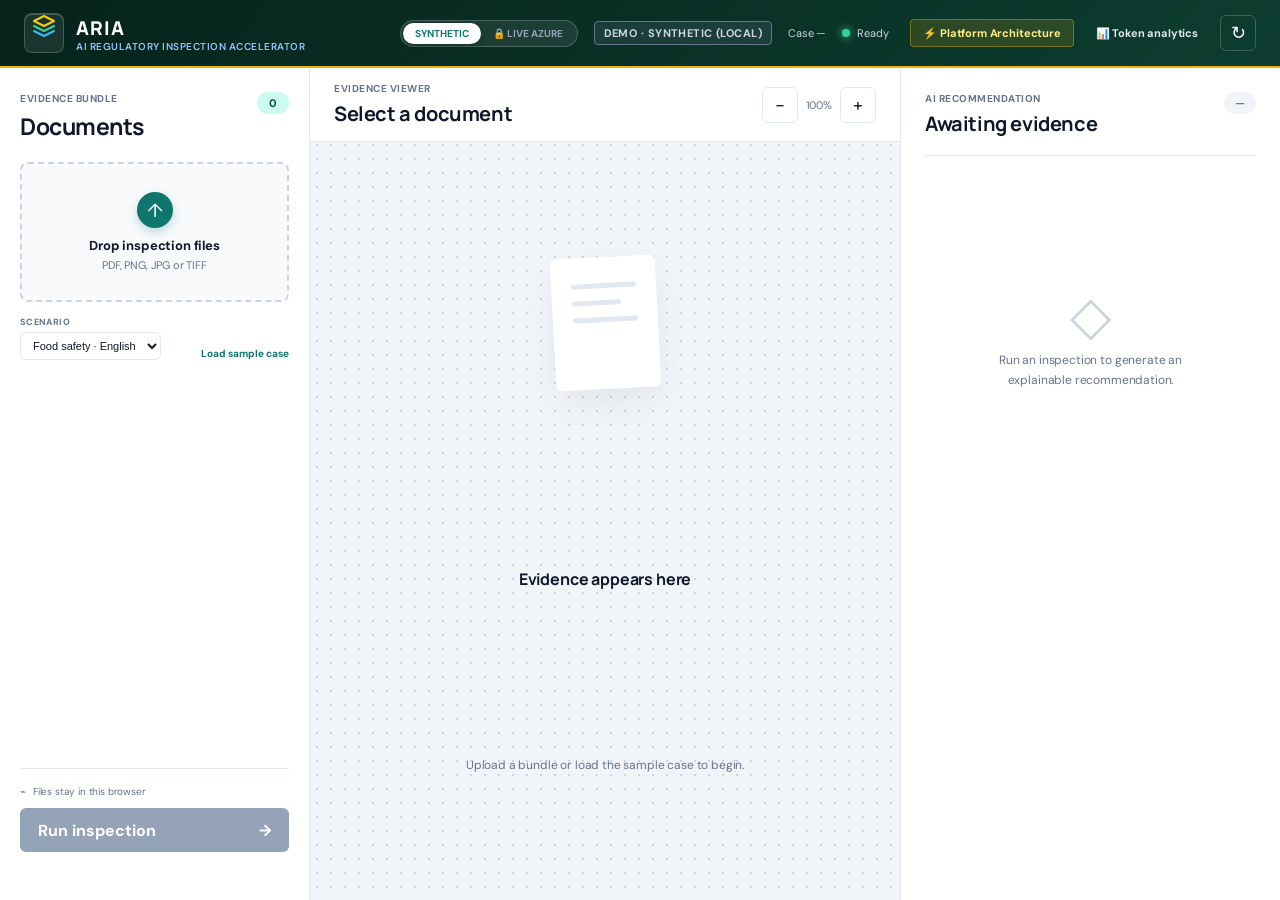
==== commit 01fa9af2: "Add password-protected Live vs Synthetic mode toggle to protect Azure resources" ====
--- a/reference-implementations/food-inspection/ui/index.html
+++ b/reference-implementations/food-inspection/ui/index.html
@@ -26,7 +26,11 @@
       </div>
     </div>
     <div class="case-meta">
-      <span class="environment">LIVE AZURE · DURABLE FUNCTIONS</span>
+      <div class="mode-toggle-pill" aria-label="Mode switch">
+        <button id="btnSyntheticMode" type="button" class="mode-toggle-btn active">Synthetic</button>
+        <button id="btnLiveMode" type="button" class="mode-toggle-btn">🔒 Live Azure</button>
+      </div>
+      <span id="envBadge" class="environment synthetic">DEMO · SYNTHETIC (LOCAL)</span>
       <span id="caseId">Case —</span>
       <span id="caseStatus" class="status-dot">Ready</span>
     </div>
@@ -203,6 +207,34 @@
     </div>
   </div>
 
+  <!-- Password Auth Modal for Live Azure Mode -->
+  <div id="liveAuthModal" class="modal-backdrop" hidden>
+    <div class="modal-content auth-modal-content">
+      <div class="modal-header">
+        <div>
+          <span class="eyebrow">Security Governance</span>
+          <h2>Unlock Live Azure Execution</h2>
+        </div>
+        <button id="authModalCloseBtn" type="button" class="modal-close">&times;</button>
+      </div>
+      <div class="modal-body auth-modal-body">
+        <p class="auth-desc">Live Mode calls active Azure Durable Functions & Document Intelligence endpoints. Enter the admin passcode to unlock Live Azure processing.</p>
+        <form id="authForm" onsubmit="return false;">
+          <div class="auth-input-group">
+            <label for="passcodeInput" class="auth-label">Admin Passcode</label>
+            <input id="passcodeInput" type="password" class="auth-input" placeholder="Enter admin passcode" autocomplete="off">
+          </div>
+          <div id="authError" class="auth-error" hidden>Incorrect passcode. Live Azure access denied.</div>
+          <div class="auth-actions">
+            <button id="authCancelBtn" type="button" class="auth-btn-secondary">Cancel</button>
+            <button id="authSubmitBtn" type="submit" class="auth-btn-primary">Unlock Live Azure</button>
+          </div>
+        </form>
+        <div class="auth-hint">Default Passcode: <code>aria2026</code></div>
+      </div>
+    </div>
+  </div>
+
   <script src="config.js"></script>
   <script src="app.js"></script>
 </body>
--- a/reference-implementations/food-inspection/ui/styles.css
+++ b/reference-implementations/food-inspection/ui/styles.css
@@ -53,7 +53,59 @@
 .brand-lockup strong { font: 800 19px "Manrope"; letter-spacing: 0.05em; color: #ffffff; }
 .brand-lockup span { color: #93c5fd; font-size: 10px; font-weight: 600; text-transform: uppercase; letter-spacing: 0.05em; }
 .case-meta { display: flex; align-items: center; gap: 16px; color: #cbd5e1; font-size: 11px; }
+
+/* Mode Toggle Pill */
+.mode-toggle-pill {
+  display: flex;
+  align-items: center;
+  background: rgba(255, 255, 255, 0.08);
+  border: 1px solid rgba(255, 255, 255, 0.2);
+  border-radius: 20px;
+  padding: 2px;
+}
+.mode-toggle-btn {
+  padding: 4px 12px;
+  border: none;
+  background: transparent;
+  color: #94a3b8;
+  font-size: 10px;
+  font-weight: 700;
+  text-transform: uppercase;
+  border-radius: 16px;
+  cursor: pointer;
+  transition: all 0.15s ease;
+}
+.mode-toggle-btn.active {
+  background: #ffffff;
+  color: #0f766e;
+  box-shadow: 0 2px 6px rgba(0, 0, 0, 0.15);
+}
+.mode-toggle-btn.active.live-active {
+  background: #10b981;
+  color: #ffffff;
+  box-shadow: 0 2px 8px rgba(16, 185, 129, 0.4);
+}
+
 .environment { padding: 4px 9px; border: 1px solid #1e40af; background: rgba(30, 64, 175, 0.3); color: #93c5fd; border-radius: 4px; font-weight: 700; letter-spacing: 0.04em; }
+.environment.synthetic { border-color: #64748b; background: rgba(100, 116, 139, 0.2); color: #cbd5e1; }
+.environment.live { border-color: #10b981; background: rgba(16, 185, 129, 0.2); color: #6ee7b7; }
+
+/* Passcode Auth Modal */
+.auth-modal-content { width: min(440px, 92vw); border-radius: 12px; overflow: hidden; }
+.auth-modal-body { padding: 22px; }
+.auth-desc { font-size: 11px; color: var(--muted); line-height: 1.5; margin-bottom: 16px; }
+.auth-input-group { margin-bottom: 12px; }
+.auth-label { display: block; font-size: 10px; font-weight: 700; text-transform: uppercase; color: var(--muted); margin-bottom: 6px; letter-spacing: 0.04em; }
+.auth-input { width: 100%; height: 40px; padding: 0 12px; border: 1fr solid var(--line); border-radius: 6px; font-size: 13px; color: var(--ink); background: #f8fafc; }
+.auth-input:focus { outline: none; border-color: var(--pine); background: white; box-shadow: 0 0 0 3px rgba(15, 118, 110, 0.15); }
+.auth-error { color: #dc2626; font-size: 11px; font-weight: 600; margin-bottom: 12px; padding: 6px 10px; background: #fee2e2; border-radius: 4px; }
+.auth-actions { display: flex; justify-content: flex-end; gap: 10px; margin-top: 18px; }
+.auth-btn-secondary { padding: 8px 14px; border: 1px solid var(--line); background: white; color: var(--ink); border-radius: 6px; font-size: 11px; font-weight: 700; }
+.auth-btn-secondary:hover { background: #f1f5f9; }
+.auth-btn-primary { padding: 8px 16px; border: none; background: var(--pine); color: white; border-radius: 6px; font-size: 11px; font-weight: 700; box-shadow: 0 2px 8px rgba(15, 118, 110, 0.3); }
+.auth-btn-primary:hover { background: var(--pine-dark); }
+.auth-hint { display: block; margin-top: 14px; font-size: 10px; color: var(--muted); text-align: center; }
+.auth-hint code { background: #e2e8f0; padding: 2px 6px; border-radius: 3px; font-weight: 700; color: var(--ink); }
 .status-dot::before { content: ""; display: inline-block; width: 8px; height: 8px; margin-right: 7px; border-radius: 50%; background: #34d399; box-shadow: 0 0 8px #34d399; }
 .icon-button {
   width: 36px; height: 36px; border: 1px solid var(--line); background: transparent;
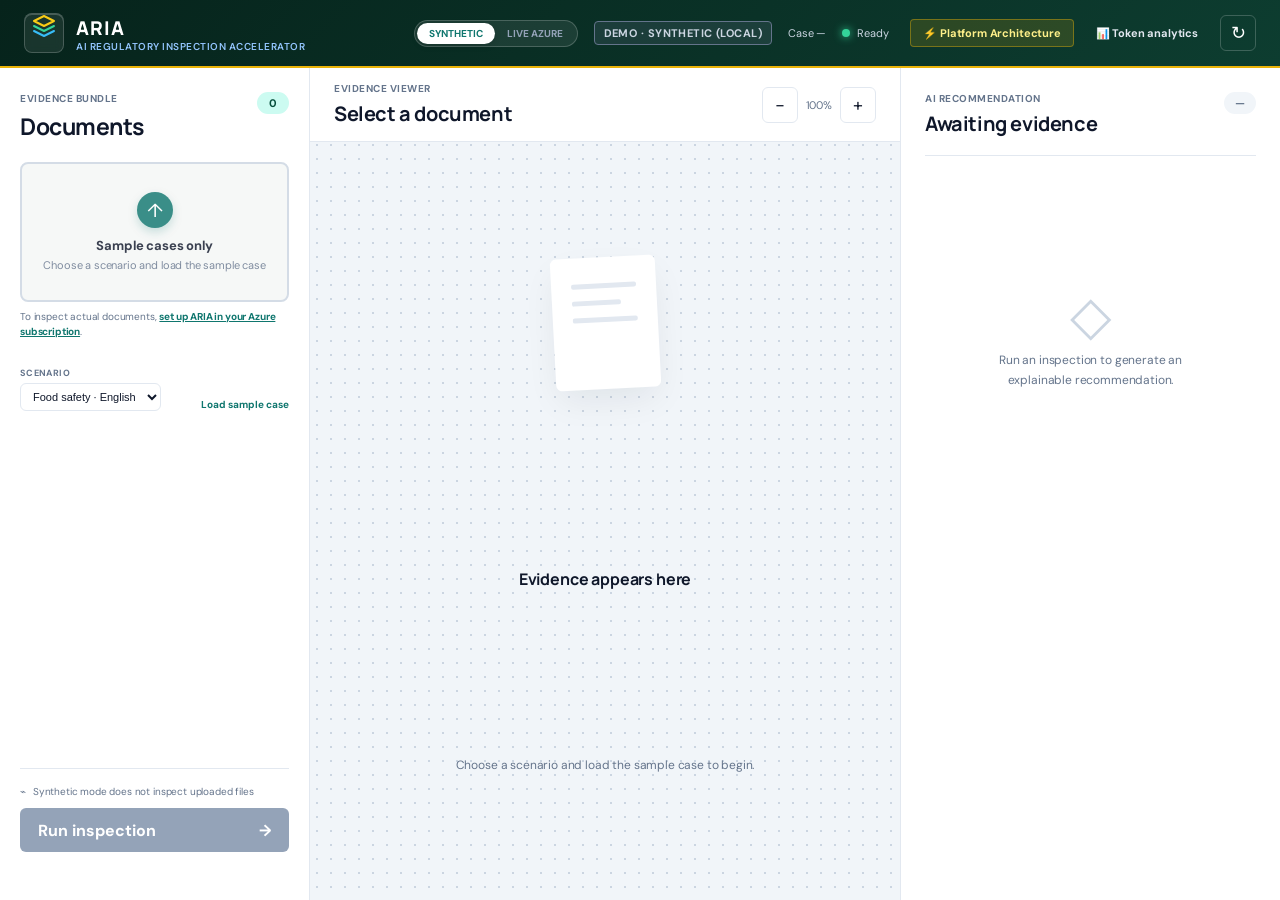
==== commit a8bc0e74: "feat: improve ARIA demo governance and accessibility - clarify measured token and productivity claim" ====
--- a/reference-implementations/food-inspection/ui/index.html
+++ b/reference-implementations/food-inspection/ui/index.html
@@ -11,6 +11,7 @@
   <link rel="stylesheet" href="styles.css">
 </head>
 <body>
+  <a class="skip-link" href="#mainContent">Skip to main content</a>
   <header class="app-header">
     <div class="brand-lockup">
       <div class="brand-logo-badge" aria-hidden="true">
@@ -26,13 +27,13 @@
       </div>
     </div>
     <div class="case-meta">
-      <div class="mode-toggle-pill" aria-label="Mode switch">
-        <button id="btnSyntheticMode" type="button" class="mode-toggle-btn active">Synthetic</button>
-        <button id="btnLiveMode" type="button" class="mode-toggle-btn">🔒 Live Azure</button>
-      </div>
-      <span id="envBadge" class="environment synthetic">DEMO · SYNTHETIC (LOCAL)</span>
-      <span id="caseId">Case —</span>
-      <span id="caseStatus" class="status-dot">Ready</span>
+      <div class="mode-toggle-pill" role="group" aria-label="Mode switch">
+        <button id="btnSyntheticMode" type="button" class="mode-toggle-btn active" aria-pressed="true">Synthetic</button>
+        <button id="btnLiveMode" type="button" class="mode-toggle-btn" aria-pressed="false" disabled>Set up Azure</button>
+      </div>
+      <span id="envBadge" class="environment synthetic" aria-live="polite">DEMO · SYNTHETIC (LOCAL)</span>
+      <span id="caseId" aria-live="polite">Case —</span>
+      <span id="caseStatus" class="status-dot" role="status">Ready</span>
     </div>
     <div class="header-actions">
       <a class="header-link differentiator-btn" href="#differentiatorsModal" id="differentiatorTrigger">⚡ Platform Architecture</a>
@@ -41,22 +42,23 @@
     </div>
   </header>
 
-  <main class="workbench">
+  <main id="mainContent" class="workbench" tabindex="-1">
     <aside class="intake-panel" aria-labelledby="documentsHeading">
       <div class="panel-heading">
         <div>
           <span class="eyebrow">Evidence bundle</span>
           <h1 id="documentsHeading">Documents</h1>
         </div>
-        <span id="documentCount" class="count-badge">0</span>
+        <span id="documentCount" class="count-badge" aria-label="0 documents">0</span>
       </div>
 
       <label id="dropZone" class="drop-zone" for="fileInput">
         <span class="upload-symbol" aria-hidden="true">↑</span>
-        <strong>Drop inspection files</strong>
-        <span>PDF, PNG, JPG or TIFF</span>
-        <input id="fileInput" type="file" accept=".pdf,.png,.jpg,.jpeg,.tif,.tiff" multiple>
+        <strong id="uploadTitle">Sample cases only</strong>
+        <span id="uploadHelp">Choose a scenario and load the sample case</span>
+        <input id="fileInput" type="file" accept=".pdf,.png,.jpg,.jpeg,.tif,.tiff" multiple disabled>
       </label>
+      <p id="azureSetupNote" class="setup-note">To inspect actual documents, <a href="https://github.com/microsoft/ai-regulatory-inspection-accelerator/blob/main/docs/DeploymentGuide.md" target="_blank" rel="noopener noreferrer">set up ARIA in your Azure subscription</a>.</p>
 
       <div class="demo-row">
         <label class="scenario-picker" for="scenarioSelect">Scenario
@@ -70,7 +72,7 @@
       <div class="intake-footer">
         <div class="privacy-note">
           <span aria-hidden="true">⌁</span>
-          <span>Files stay in this browser</span>
+          <span id="privacyText">Synthetic mode does not inspect uploaded files</span>
         </div>
         <button id="analyzeButton" class="primary-button" type="button" disabled>
           <span>Run inspection</span>
@@ -97,20 +99,20 @@
           <span></span><span></span><span></span>
         </div>
         <h3>Evidence appears here</h3>
-        <p>Upload a bundle or load the sample case to begin.</p>
-      </div>
-
-      <div id="processingStrip" class="processing-strip" hidden>
+        <p>Choose a scenario and load the sample case to begin.</p>
+      </div>
+
+      <div id="processingStrip" class="processing-strip" role="status" aria-live="polite" hidden>
         <div class="processing-copy">
           <span id="processingLabel">Preparing evidence</span>
           <strong id="processingDetail">Validating bundle integrity</strong>
         </div>
-        <div class="progress-track"><span id="progressBar"></span></div>
+        <div id="progressTrack" class="progress-track" role="progressbar" aria-label="Inspection progress" aria-valuemin="0" aria-valuemax="100" aria-valuenow="0"><span id="progressBar"></span></div>
         <span id="progressPercent">0%</span>
       </div>
     </section>
 
-    <aside class="decision-panel" aria-labelledby="recommendationHeading">
+    <aside class="decision-panel" aria-labelledby="recommendationHeading" aria-live="polite">
       <div class="panel-heading decision-heading">
         <div>
           <span class="eyebrow">AI recommendation</span>
@@ -127,6 +129,7 @@
       <div id="decisionContent" hidden>
         <section class="verdict-block">
           <span class="label">Recommendation</span>
+          <p id="caseReference" class="case-reference">Case reference: —</p>
           <div class="verdict-line">
             <span id="verdictIcon" class="verdict-icon" aria-hidden="true">!</span>
             <strong id="verdictText">Hold for review</strong>
@@ -136,7 +139,7 @@
 
         <section class="confidence-block">
           <div class="metric-row"><span>Confidence</span><strong id="confidenceValue">—</strong></div>
-          <div class="confidence-track"><span id="confidenceBar"></span></div>
+          <div id="confidenceTrack" class="confidence-track" role="progressbar" aria-label="Recommendation confidence" aria-valuemin="0" aria-valuemax="100" aria-valuenow="0"><span id="confidenceBar"></span></div>
         </section>
 
         <section class="findings-section">
@@ -164,23 +167,27 @@
           <span aria-hidden="true">◎</span>
           <p><strong>Inspector remains in control.</strong> This recommendation does not finalize the case.</p>
         </div>
+
+        <button id="clearCaseBtn" class="clear-case-button" type="button">
+          <span>↺ Clear Case for New Inspection</span>
+        </button>
       </div>
     </aside>
   </main>
 
   <!-- ARIA Differentiator Modal -->
   <div id="differentiatorsModal" class="modal-backdrop" hidden>
-    <div class="modal-content diff-modal-content">
+    <div class="modal-content diff-modal-content" role="dialog" aria-modal="true" aria-labelledby="differentiatorsTitle" tabindex="-1">
       <div class="modal-header">
         <div>
           <span class="eyebrow">Enterprise Distinction</span>
-          <h2>Why ARIA Goes Beyond Conventional Document Checkers</h2>
-        </div>
-        <button id="diffModalCloseBtn" type="button" class="modal-close">&times;</button>
+          <h2 id="differentiatorsTitle">Why ARIA Goes Beyond Conventional Document Checkers</h2>
+        </div>
+        <button id="diffModalCloseBtn" type="button" class="modal-close" aria-label="Close platform architecture dialog">&times;</button>
       </div>
       <div class="modal-body diff-modal-body">
         <p class="diff-tagline">Conventional agentic doc checkers run unconstrained prompt chains that hallucinate risk decisions. ARIA introduces <strong>4 Core Enterprise Architectural Pillars</strong>:</p>
-        
+
         <div class="diff-grid">
           <div class="diff-card">
             <div class="diff-card-icon">🛡️</div>
@@ -207,35 +214,7 @@
     </div>
   </div>
 
-  <!-- Password Auth Modal for Live Azure Mode -->
-  <div id="liveAuthModal" class="modal-backdrop" hidden>
-    <div class="modal-content auth-modal-content">
-      <div class="modal-header">
-        <div>
-          <span class="eyebrow">Security Governance</span>
-          <h2>Unlock Live Azure Execution</h2>
-        </div>
-        <button id="authModalCloseBtn" type="button" class="modal-close">&times;</button>
-      </div>
-      <div class="modal-body auth-modal-body">
-        <p class="auth-desc">Live Mode calls active Azure Durable Functions & Document Intelligence endpoints. Enter the admin passcode to unlock Live Azure processing.</p>
-        <form id="authForm" onsubmit="return false;">
-          <div class="auth-input-group">
-            <label for="passcodeInput" class="auth-label">Admin Passcode</label>
-            <input id="passcodeInput" type="password" class="auth-input" placeholder="Enter admin passcode" autocomplete="off">
-          </div>
-          <div id="authError" class="auth-error" hidden>Incorrect passcode. Live Azure access denied.</div>
-          <div class="auth-actions">
-            <button id="authCancelBtn" type="button" class="auth-btn-secondary">Cancel</button>
-            <button id="authSubmitBtn" type="submit" class="auth-btn-primary">Unlock Live Azure</button>
-          </div>
-        </form>
-        <div class="auth-hint">Default Passcode: <code>aria2026</code></div>
-      </div>
-    </div>
-  </div>
-
   <script src="config.js"></script>
-  <script src="app.js"></script>
+  <script src="config-loader.js" data-application="app.js"></script>
 </body>
 </html>
--- a/reference-implementations/food-inspection/ui/styles.css
+++ b/reference-implementations/food-inspection/ui/styles.css
@@ -29,6 +29,23 @@
 button, input { font: inherit; }
 button { cursor: pointer; }
 
+.skip-link {
+  position: fixed;
+  top: 8px;
+  left: 8px;
+  z-index: 10000;
+  padding: 10px 14px;
+  color: #ffffff;
+  background: #0f172a;
+  border-radius: 4px;
+  transform: translateY(-150%);
+}
+.skip-link:focus { transform: translateY(0); }
+:where(a, button, input, select, [tabindex]):focus-visible {
+  outline: 3px solid #facc15;
+  outline-offset: 3px;
+}
+
 .app-header {
   height: 68px;
   display: grid; grid-template-columns: 1fr auto auto;
@@ -89,23 +106,6 @@
 .environment { padding: 4px 9px; border: 1px solid #1e40af; background: rgba(30, 64, 175, 0.3); color: #93c5fd; border-radius: 4px; font-weight: 700; letter-spacing: 0.04em; }
 .environment.synthetic { border-color: #64748b; background: rgba(100, 116, 139, 0.2); color: #cbd5e1; }
 .environment.live { border-color: #10b981; background: rgba(16, 185, 129, 0.2); color: #6ee7b7; }
-
-/* Passcode Auth Modal */
-.auth-modal-content { width: min(440px, 92vw); border-radius: 12px; overflow: hidden; }
-.auth-modal-body { padding: 22px; }
-.auth-desc { font-size: 11px; color: var(--muted); line-height: 1.5; margin-bottom: 16px; }
-.auth-input-group { margin-bottom: 12px; }
-.auth-label { display: block; font-size: 10px; font-weight: 700; text-transform: uppercase; color: var(--muted); margin-bottom: 6px; letter-spacing: 0.04em; }
-.auth-input { width: 100%; height: 40px; padding: 0 12px; border: 1fr solid var(--line); border-radius: 6px; font-size: 13px; color: var(--ink); background: #f8fafc; }
-.auth-input:focus { outline: none; border-color: var(--pine); background: white; box-shadow: 0 0 0 3px rgba(15, 118, 110, 0.15); }
-.auth-error { color: #dc2626; font-size: 11px; font-weight: 600; margin-bottom: 12px; padding: 6px 10px; background: #fee2e2; border-radius: 4px; }
-.auth-actions { display: flex; justify-content: flex-end; gap: 10px; margin-top: 18px; }
-.auth-btn-secondary { padding: 8px 14px; border: 1px solid var(--line); background: white; color: var(--ink); border-radius: 6px; font-size: 11px; font-weight: 700; }
-.auth-btn-secondary:hover { background: #f1f5f9; }
-.auth-btn-primary { padding: 8px 16px; border: none; background: var(--pine); color: white; border-radius: 6px; font-size: 11px; font-weight: 700; box-shadow: 0 2px 8px rgba(15, 118, 110, 0.3); }
-.auth-btn-primary:hover { background: var(--pine-dark); }
-.auth-hint { display: block; margin-top: 14px; font-size: 10px; color: var(--muted); text-align: center; }
-.auth-hint code { background: #e2e8f0; padding: 2px 6px; border-radius: 3px; font-weight: 700; color: var(--ink); }
 .status-dot::before { content: ""; display: inline-block; width: 8px; height: 8px; margin-right: 7px; border-radius: 50%; background: #34d399; box-shadow: 0 0 8px #34d399; }
 .icon-button {
   width: 36px; height: 36px; border: 1px solid var(--line); background: transparent;
@@ -131,7 +131,7 @@
 .diff-modal-body { padding: 24px; }
 .diff-tagline { font-size: 13px; color: var(--muted); margin-bottom: 20px; line-height: 1.6; }
 .diff-grid { display: grid; grid-template-columns: 1fr 1fr; gap: 16px; }
-.diff-card { padding: 18px; border: 1fr solid #e2e8f0; border-radius: 8px; background: #f8fafc; border-left: 4px solid var(--pine); transition: transform 0.15s ease; }
+.diff-card { padding: 18px; border: 1px solid #e2e8f0; border-radius: 8px; background: #f8fafc; border-left: 4px solid var(--pine); transition: transform 0.15s ease; }
 .diff-card:hover { transform: translateY(-2px); }
 .diff-card-icon { font-size: 24px; margin-bottom: 8px; }
 .diff-card h3 { font: 700 14px "Manrope"; color: var(--ink); margin: 0 0 6px; }
@@ -161,10 +161,14 @@
   border: 2px dashed #cbd5e1; background: #f8fafc; border-radius: 8px; transition: all 160ms ease;
 }
 .drop-zone:hover, .drop-zone.dragging { border-color: var(--pine); background: #f0fdf4; }
+.drop-zone.disabled { cursor: not-allowed; border-style: solid; background: #f5f7f6; opacity: 0.82; }
+.drop-zone.disabled:hover { border-color: var(--line); background: #f5f7f6; }
 .drop-zone input { position: absolute; opacity: 0; pointer-events: none; }
 .upload-symbol { width: 36px; height: 36px; display: grid; place-items: center; margin-bottom: 9px; color: white; background: var(--pine); font-size: 19px; border-radius: 50%; box-shadow: 0 4px 10px rgba(15, 118, 110, 0.25); }
 .drop-zone strong { font-size: 13px; color: var(--ink); }
 .drop-zone span:last-of-type { margin-top: 4px; color: var(--muted); font-size: 11px; }
+.setup-note { margin: 8px 0 14px; color: var(--muted); font-size: 10px; line-height: 1.45; }
+.setup-note a { color: var(--pine); font-weight: 700; }
 .demo-row { display: flex; align-items: end; justify-content: space-between; gap: 10px; margin: 14px 0 18px; color: var(--muted); font-size: 10px; }
 .scenario-picker { display: grid; gap: 4px; color: var(--muted); font-size: 9px; font-weight: 700; text-transform: uppercase; letter-spacing: 0.04em; }
 .scenario-picker select { max-width: 148px; padding: 6px 8px; border: 1px solid var(--line); border-radius: 6px; color: var(--ink); background: white; font-size: 11px; text-transform: none; }
@@ -217,8 +221,19 @@
 .sample-document h3 { font: 700 25px Georgia, serif; margin-bottom: 4px; }
 .sample-document p { line-height: 1.65; font-size: 14px; }
 .sample-document table { width: 100%; border-collapse: collapse; margin: 30px 0; font-size: 13px; }
-.sample-document td { padding: 10px; border: 1px solid #cbd5e1; }
-.sample-document td:first-child { width: 42%; color: #64748b; }
+.sample-document th, .sample-document td { padding: 10px; border: 1px solid #cbd5e1; text-align: left; }
+.sample-document th { width: 42%; color: #475569; font-weight: 400; }
+.visually-hidden {
+  position: absolute !important;
+  width: 1px !important;
+  height: 1px !important;
+  padding: 0 !important;
+  margin: -1px !important;
+  overflow: hidden !important;
+  clip: rect(0, 0, 0, 0) !important;
+  white-space: nowrap !important;
+  border: 0 !important;
+}
 .document-stamp { display: inline-block; padding: 8px 16px; border: 2px solid #dc2626; color: #dc2626; font: 700 13px "DM Sans"; transform: rotate(-4deg); }
 .processing-strip { min-height: 84px; display: grid; grid-template-columns: 190px 1fr 42px; align-items: center; gap: 16px; padding: 14px 24px; color: white; background: linear-gradient(135deg, #06231b 0%, #0d3d30 100%); border-top: 1px solid rgba(255,255,255,0.1); }
 .processing-copy span, .processing-copy strong { display: block; }
@@ -226,7 +241,18 @@
 .processing-copy strong { margin-top: 4px; font-size: 12px; color: #ffffff; }
 .progress-track, .confidence-track { height: 6px; overflow: hidden; background: rgba(255, 255, 255, 0.15); border-radius: 3px; }
 .progress-track span, .confidence-track span { display: block; width: 0; height: 100%; background: #facc15; transition: width 350ms ease; border-radius: 3px; }
+.processing-strip:not([hidden]) .progress-track span { animation: live-progress-pulse 1.4s ease-in-out infinite; }
+@keyframes live-progress-pulse { 0%, 100% { opacity: 0.55; } 50% { opacity: 1; } }
 #progressPercent { font-size: 11px; font-weight: 700; color: #facc15; text-align: right; }
+
+@media (prefers-reduced-motion: reduce) {
+  *, *::before, *::after {
+    scroll-behavior: auto !important;
+    animation-duration: 0.01ms !important;
+    animation-iteration-count: 1 !important;
+    transition-duration: 0.01ms !important;
+  }
+}
 
 .decision-heading { padding-bottom: 18px; border-bottom: 1px solid var(--line); }
 .risk-badge.neutral { color: var(--muted); background: #f1f5f9; }
@@ -237,6 +263,7 @@
 .decision-empty p { max-width: 220px; font-size: 12px; line-height: 1.6; }
 .label { color: var(--muted); font-size: 9px; font-weight: 700; text-transform: uppercase; letter-spacing: 0.05em; }
 .verdict-block { padding: 4px 0 19px; border-bottom: 1px solid var(--line); }
+.case-reference { margin-top: 6px; color: var(--pine); font-size: 10px; font-weight: 700; letter-spacing: 0.02em; }
 .verdict-line { display: flex; gap: 10px; align-items: center; margin: 9px 0; }
 .verdict-line strong { font: 800 21px "Manrope"; color: var(--ink); }
 .verdict-icon { width: 30px; height: 30px; display: grid; place-items: center; color: #92400e; background: var(--amber-soft); border-radius: 6px; font-weight: 800; }
@@ -249,16 +276,28 @@
 .section-title { display: flex; justify-content: space-between; margin-bottom: 10px; }
 .section-title span { color: var(--muted); font-size: 10px; font-weight: 700; }
 .findings-list { display: flex; flex-direction: column; gap: 8px; }
-.finding { padding: 12px; border-left: 4px solid var(--amber); background: #fffbe6; border-radius: 4px; border: 1px solid #fef08a; border-left-width: 4px; }
+.finding { padding: 12px 12px 10px; border-left: 4px solid var(--amber); background: #fffbe6; border-radius: 6px; border: 1px solid #fef08a; }
 .finding.pass { border-color: #99f6e4; border-left-color: var(--pine); background: #f0fdf4; }
 .finding strong { display: block; font-size: 11px; color: var(--ink); }
-.finding p { margin: 5px 0 0; color: var(--muted); font-size: 10px; line-height: 1.45; }
+.finding p { margin: 5px 0 0; color: var(--muted); font-size: 10px; line-height: 1.55; }
+.finding p strong { display: inline; font-size: inherit; color: inherit; }
+.finding-action { margin-top: 7px !important; padding-top: 6px; border-top: 1px dashed rgba(15, 23, 42, 0.15); }
 .trace-list { margin: 0; padding: 0; list-style: none; }
 .trace-list li { position: relative; padding: 0 0 14px 20px; color: var(--muted); font-size: 10px; }
 .trace-list li::before { content: ""; position: absolute; left: 2px; top: 3px; width: 7px; height: 7px; border-radius: 50%; background: var(--pine); }
 .trace-list li:not(:last-child)::after { content: ""; position: absolute; left: 5px; top: 12px; width: 1px; height: 18px; background: #cbd5e1; }
 .human-review-note { display: flex; gap: 10px; margin-top: 18px; padding: 12px; color: #854d0e; background: #fef9c3; border-radius: 6px; border: 1px solid #fef08a; }
 .human-review-note p { margin: 0; font-size: 10px; line-height: 1.45; }
+
+.clear-case-button {
+  width: 100%; min-height: 42px; margin-top: 18px; display: flex; align-items: center; justify-content: center;
+  gap: 8px; padding: 0 16px; border: 1px solid var(--pine); border-radius: 6px; color: #ffffff;
+  background: linear-gradient(135deg, #0f766e 0%, #047857 100%); font-weight: 700; font-size: 12px;
+  box-shadow: 0 4px 12px rgba(15, 118, 110, 0.2); transition: all 0.15s ease; cursor: pointer;
+}
+.clear-case-button:hover {
+  background: var(--pine-dark); transform: translateY(-1px); box-shadow: 0 6px 16px rgba(15, 118, 110, 0.3);
+}
 
 @media (max-width: 900px) {
   .workbench { grid-template-columns: 270px 1fr; overflow-y: auto; }
